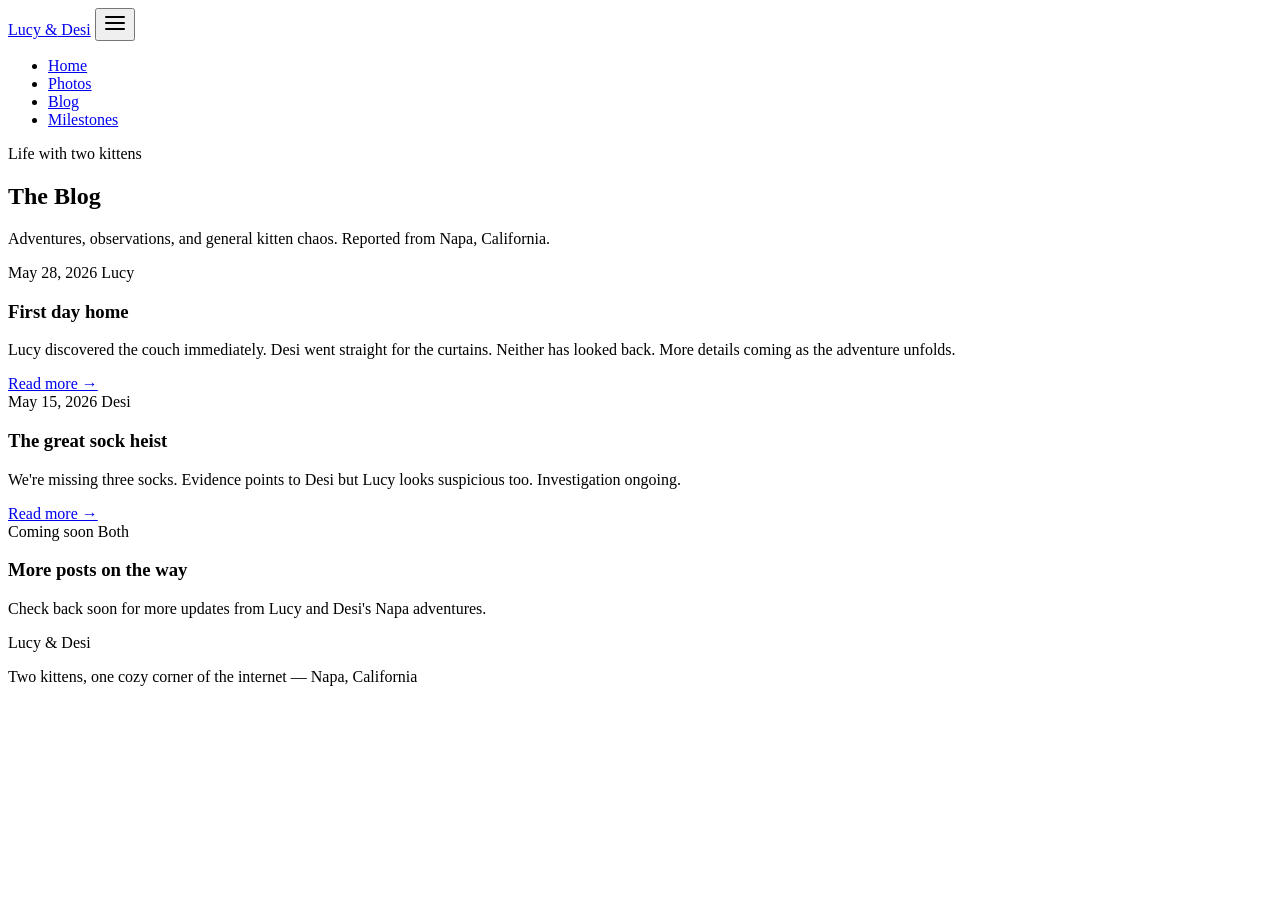
==== blog.html @ ce2c503c "Add files via upload" ====
<!DOCTYPE html>
<html lang="en">
<head>
  <meta charset="UTF-8" />
  <meta name="viewport" content="width=device-width, initial-scale=1.0" />
  <meta name="description" content="Adventures, observations and kitten chaos — the Lucy and Desi blog." />
  <title>Lucy & Desi — Blog</title>
  <link rel="stylesheet" href="css/style.css" />
</head>
<body>

  <nav class="site-nav" role="navigation" aria-label="Main navigation">
    <div class="nav-inner">
      <a href="index.html" class="nav-logo">Lucy <span>&</span> Desi</a>

      <button class="nav-toggle" aria-expanded="false" aria-controls="nav-links" aria-label="Toggle navigation">
        <svg width="24" height="24" viewBox="0 0 24 24" fill="none" stroke="currentColor" stroke-width="2" stroke-linecap="round">
          <line x1="3" y1="6" x2="21" y2="6"/>
          <line x1="3" y1="12" x2="21" y2="12"/>
          <line x1="3" y1="18" x2="21" y2="18"/>
        </svg>
      </button>

      <ul class="nav-links" id="nav-links">
        <li><a href="index.html">Home</a></li>
        <li><a href="gallery.html">Photos</a></li>
        <li><a href="blog.html">Blog</a></li>
        <li><a href="milestones.html">Milestones</a></li>
      </ul>
    </div>
  </nav>

  <main>
    <section class="hero" style="padding-bottom: var(--space-md);">
      <div class="hero-eyebrow">Life with two kittens</div>
      <h1>The Blog</h1>
      <p class="hero-intro">Adventures, observations, and general kitten chaos. Reported from Napa, California.</p>
    </section>

    <section class="section-light">
      <div class="container">
        <div class="blog-list">

          <div class="blog-card fade-in">
            <div class="blog-meta">
              <span>May 28, 2026</span>
              <span class="blog-tag">Lucy</span>
            </div>
            <h3>First day home</h3>
            <p>Lucy discovered the couch immediately. Desi went straight for the curtains. Neither has looked back. More details coming as the adventure unfolds.</p>
            <a href="#" class="read-more">Read more →</a>
          </div>

          <div class="blog-card fade-in">
            <div class="blog-meta">
              <span>May 15, 2026</span>
              <span class="blog-tag" style="background: var(--desi-light); color: var(--desi-dark);">Desi</span>
            </div>
            <h3>The great sock heist</h3>
            <p>We're missing three socks. Evidence points to Desi but Lucy looks suspicious too. Investigation ongoing.</p>
            <a href="#" class="read-more">Read more →</a>
          </div>

          <div class="blog-card fade-in">
            <div class="blog-meta">
              <span>Coming soon</span>
              <span class="blog-tag">Both</span>
            </div>
            <h3>More posts on the way</h3>
            <p>Check back soon for more updates from Lucy and Desi's Napa adventures.</p>
          </div>

        </div>
      </div>
    </section>
  </main>

  <footer class="site-footer">
    <div class="footer-logo">Lucy <span>&</span> Desi</div>
    <p>Two kittens, one cozy corner of the internet &mdash; Napa, California</p>
  </footer>

  <script src="js/main.js"></script>
</body>
</html>
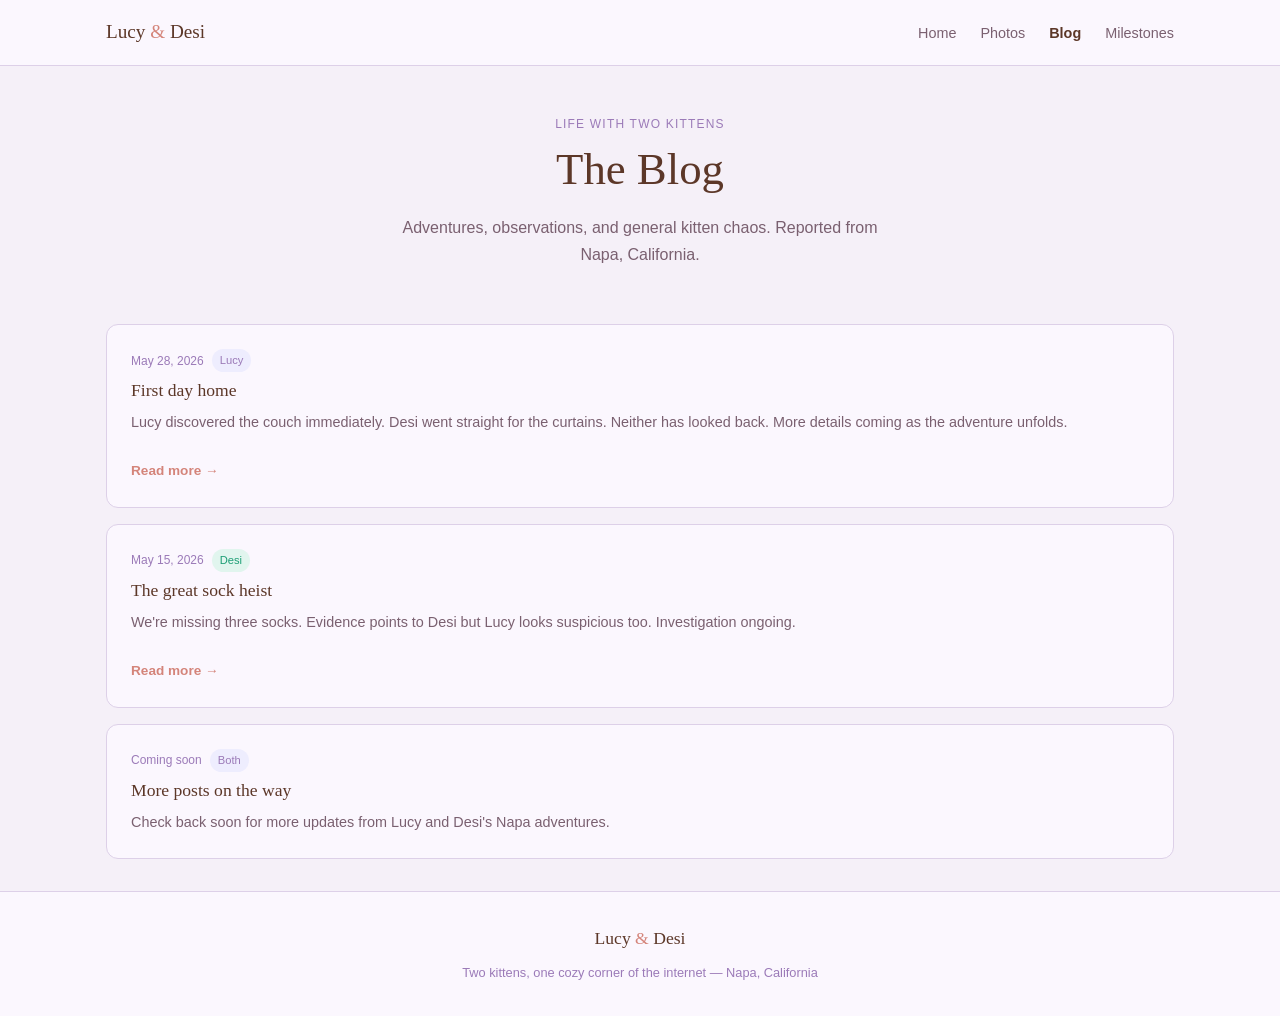
==== commit 27c7c3d0: "Add files via upload" ====
--- a/blog.html
+++ b/blog.html
@@ -5,7 +5,7 @@
   <meta name="viewport" content="width=device-width, initial-scale=1.0" />
   <meta name="description" content="Adventures, observations and kitten chaos — the Lucy and Desi blog." />
   <title>Lucy & Desi — Blog</title>
-  <link rel="stylesheet" href="css/style.css" />
+  <link rel="stylesheet" href="style.css" />
 </head>
 <body>
 
@@ -80,6 +80,6 @@
     <p>Two kittens, one cozy corner of the internet &mdash; Napa, California</p>
   </footer>
 
-  <script src="js/main.js"></script>
+  <script src="main.js"></script>
 </body>
 </html>
--- a/style.css
+++ b/style.css
@@ -0,0 +1,559 @@
+/* =============================================
+   Lucy & Desi — Main Stylesheet
+   Design: Cozy warm, soft pastel, mobile-first
+   ============================================= */
+
+/* --- Google Fonts --- */
+@import url('https://fonts.googleapis.com/css2?family=Lora:ital,wght@0,400;0,500;1,400&family=Nunito:wght@400;500;600&display=swap');
+
+/* --- CSS Variables / Design Tokens --- */
+:root {
+  /* Backgrounds */
+  --bg-page:        #F5F0F8;
+  --bg-card:        #FBF7FE;
+  --bg-nav:         #FBF7FE;
+
+  /* Brand colors */
+  --lucy-light:     #FBEAF0;
+  --lucy-mid:       #F4C0D1;
+  --lucy-dark:      #D4537E;
+
+  --desi-light:     #E1F5EE;
+  --desi-mid:       #5DCAA5;
+  --desi-dark:      #1D9E75;
+
+  --lavender-light: #EEEDFE;
+  --lavender-mid:   #CECBF6;
+  --lavender-dark:  #9B7AB8;
+
+  /* Text */
+  --text-heading:   #5C3728;
+  --text-body:      #7A6070;
+  --text-muted:     #9B7AB8;
+  --text-accent:    #D4847A;
+
+  /* Borders */
+  --border:         #DDD0E8;
+
+  /* Typography */
+  --font-display:   'Lora', Georgia, serif;
+  --font-body:      'Nunito', sans-serif;
+
+  /* Spacing */
+  --space-xs:       0.5rem;
+  --space-sm:       1rem;
+  --space-md:       1.5rem;
+  --space-lg:       2rem;
+  --space-xl:       3rem;
+
+  /* Radius */
+  --radius-sm:      8px;
+  --radius-md:      12px;
+  --radius-lg:      20px;
+
+  /* Max width */
+  --max-width:      1100px;
+}
+
+/* --- Reset & Base --- */
+*, *::before, *::after {
+  box-sizing: border-box;
+  margin: 0;
+  padding: 0;
+}
+
+html {
+  scroll-behavior: smooth;
+}
+
+body {
+  font-family: var(--font-body);
+  background-color: var(--bg-page);
+  color: var(--text-body);
+  font-size: 16px;
+  line-height: 1.7;
+  min-height: 100vh;
+}
+
+img {
+  max-width: 100%;
+  height: auto;
+  display: block;
+}
+
+a {
+  color: inherit;
+  text-decoration: none;
+}
+
+/* --- Typography --- */
+h1, h2, h3, h4 {
+  font-family: var(--font-display);
+  color: var(--text-heading);
+  line-height: 1.25;
+  font-weight: 500;
+}
+
+h1 { font-size: clamp(1.8rem, 5vw, 2.8rem); }
+h2 { font-size: clamp(1.4rem, 3vw, 2rem); }
+h3 { font-size: clamp(1.1rem, 2.5vw, 1.4rem); }
+
+p { margin-bottom: 1rem; }
+p:last-child { margin-bottom: 0; }
+
+.section-label {
+  font-family: var(--font-body);
+  font-size: 0.7rem;
+  letter-spacing: 0.1em;
+  text-transform: uppercase;
+  color: var(--text-muted);
+  margin-bottom: var(--space-sm);
+}
+
+/* --- Layout --- */
+.container {
+  width: 100%;
+  max-width: var(--max-width);
+  margin: 0 auto;
+  padding: 0 var(--space-sm);
+}
+
+section {
+  padding: var(--space-lg) 0;
+}
+
+/* --- Navigation --- */
+.site-nav {
+  background: var(--bg-nav);
+  border-bottom: 1px solid var(--border);
+  position: sticky;
+  top: 0;
+  z-index: 100;
+}
+
+.nav-inner {
+  display: flex;
+  align-items: center;
+  justify-content: space-between;
+  padding: 1rem var(--space-sm);
+  max-width: var(--max-width);
+  margin: 0 auto;
+}
+
+.nav-logo {
+  font-family: var(--font-display);
+  font-size: 1.2rem;
+  font-weight: 500;
+  color: var(--text-heading);
+}
+
+.nav-logo span {
+  color: var(--text-accent);
+}
+
+.nav-links {
+  display: flex;
+  gap: var(--space-md);
+  list-style: none;
+}
+
+.nav-links a {
+  font-size: 0.9rem;
+  color: var(--text-body);
+  transition: color 0.2s ease;
+}
+
+.nav-links a:hover {
+  color: var(--text-heading);
+}
+
+/* Hamburger — hidden on desktop */
+.nav-toggle {
+  display: none;
+  background: none;
+  border: none;
+  cursor: pointer;
+  padding: 4px;
+  color: var(--text-heading);
+}
+
+.nav-toggle svg {
+  display: block;
+}
+
+/* --- Mobile nav --- */
+@media (max-width: 640px) {
+  .nav-toggle {
+    display: block;
+  }
+
+  .nav-links {
+    display: none;
+    flex-direction: column;
+    gap: 0;
+    position: absolute;
+    top: 100%;
+    left: 0;
+    right: 0;
+    background: var(--bg-nav);
+    border-bottom: 1px solid var(--border);
+    padding: var(--space-xs) 0;
+  }
+
+  .nav-links.open {
+    display: flex;
+  }
+
+  .nav-links a {
+    display: block;
+    padding: 0.75rem var(--space-sm);
+    font-size: 1rem;
+    border-bottom: 1px solid var(--border);
+  }
+
+  .nav-links li:last-child a {
+    border-bottom: none;
+  }
+
+  .site-nav {
+    position: relative;
+  }
+}
+
+/* --- Hero section --- */
+.hero {
+  text-align: center;
+  padding: var(--space-xl) var(--space-sm);
+  background: var(--bg-page);
+}
+
+.hero-eyebrow {
+  font-size: 0.75rem;
+  letter-spacing: 0.1em;
+  text-transform: uppercase;
+  color: var(--text-muted);
+  margin-bottom: var(--space-xs);
+}
+
+.hero h1 {
+  margin-bottom: var(--space-sm);
+}
+
+.hero h1 em {
+  font-style: italic;
+  color: var(--text-accent);
+}
+
+.hero-intro {
+  max-width: 480px;
+  margin: 0 auto var(--space-lg);
+  color: var(--text-body);
+}
+
+/* --- Kitten cards --- */
+.kitten-cards {
+  display: flex;
+  gap: var(--space-sm);
+  justify-content: center;
+  flex-wrap: wrap;
+}
+
+.kitten-card {
+  background: var(--bg-card);
+  border: 1px solid var(--border);
+  border-radius: var(--radius-lg);
+  padding: var(--space-md);
+  width: 160px;
+  text-align: center;
+  transition: transform 0.2s ease, box-shadow 0.2s ease;
+}
+
+.kitten-card:hover {
+  transform: translateY(-3px);
+  box-shadow: 0 8px 24px rgba(155, 122, 184, 0.12);
+}
+
+.kitten-avatar {
+  width: 72px;
+  height: 72px;
+  border-radius: 50%;
+  margin: 0 auto var(--space-xs);
+  display: flex;
+  align-items: center;
+  justify-content: center;
+  font-size: 2rem;
+}
+
+.kitten-card h3 {
+  font-size: 1.1rem;
+  margin-bottom: 2px;
+}
+
+.kitten-card p {
+  font-size: 0.8rem;
+  color: var(--text-muted);
+  margin: 0;
+}
+
+/* --- Photo gallery --- */
+.gallery-grid {
+  display: grid;
+  grid-template-columns: repeat(2, 1fr);
+  gap: var(--space-xs);
+}
+
+@media (min-width: 480px) {
+  .gallery-grid {
+    grid-template-columns: repeat(3, 1fr);
+  }
+}
+
+@media (min-width: 768px) {
+  .gallery-grid {
+    grid-template-columns: repeat(4, 1fr);
+  }
+}
+
+.gallery-item {
+  aspect-ratio: 1;
+  border-radius: var(--radius-md);
+  overflow: hidden;
+  background: var(--lucy-light);
+  display: flex;
+  align-items: center;
+  justify-content: center;
+  cursor: pointer;
+  transition: transform 0.2s ease;
+}
+
+.gallery-item:hover {
+  transform: scale(1.02);
+}
+
+.gallery-item img {
+  width: 100%;
+  height: 100%;
+  object-fit: cover;
+}
+
+.gallery-placeholder {
+  width: 100%;
+  height: 100%;
+  display: flex;
+  flex-direction: column;
+  align-items: center;
+  justify-content: center;
+  gap: 6px;
+  color: var(--text-muted);
+  font-size: 0.75rem;
+}
+
+.gallery-placeholder svg {
+  opacity: 0.5;
+}
+
+/* --- Blog posts --- */
+.blog-list {
+  display: flex;
+  flex-direction: column;
+  gap: var(--space-sm);
+}
+
+.blog-card {
+  background: var(--bg-card);
+  border: 1px solid var(--border);
+  border-radius: var(--radius-md);
+  padding: var(--space-md);
+  transition: transform 0.2s ease;
+}
+
+.blog-card:hover {
+  transform: translateY(-2px);
+}
+
+.blog-meta {
+  font-size: 0.75rem;
+  color: var(--text-muted);
+  margin-bottom: var(--space-xs);
+  display: flex;
+  gap: var(--space-xs);
+  align-items: center;
+}
+
+.blog-tag {
+  background: var(--lavender-light);
+  color: var(--lavender-dark);
+  padding: 2px 8px;
+  border-radius: 20px;
+  font-size: 0.7rem;
+}
+
+.blog-card h3 {
+  font-size: 1.1rem;
+  margin-bottom: var(--space-xs);
+}
+
+.blog-card p {
+  font-size: 0.9rem;
+  color: var(--text-body);
+}
+
+.read-more {
+  font-size: 0.85rem;
+  color: var(--text-accent);
+  font-weight: 600;
+  display: inline-flex;
+  align-items: center;
+  gap: 4px;
+  margin-top: var(--space-xs);
+  transition: gap 0.2s ease;
+}
+
+.read-more:hover {
+  gap: 8px;
+}
+
+/* --- Milestones / Timeline --- */
+.timeline {
+  position: relative;
+  padding-left: var(--space-lg);
+}
+
+.timeline::before {
+  content: '';
+  position: absolute;
+  left: 10px;
+  top: 0;
+  bottom: 0;
+  width: 2px;
+  background: var(--border);
+}
+
+.timeline-item {
+  position: relative;
+  margin-bottom: var(--space-md);
+}
+
+.timeline-dot {
+  position: absolute;
+  left: calc(-1 * var(--space-lg) + 4px);
+  top: 6px;
+  width: 14px;
+  height: 14px;
+  border-radius: 50%;
+  background: var(--bg-card);
+  border: 2px solid var(--lavender-mid);
+}
+
+.timeline-date {
+  font-size: 0.75rem;
+  color: var(--text-muted);
+  margin-bottom: 4px;
+}
+
+.timeline-content {
+  background: var(--bg-card);
+  border: 1px solid var(--border);
+  border-radius: var(--radius-md);
+  padding: var(--space-sm) var(--space-md);
+}
+
+.timeline-content h3 {
+  font-size: 1rem;
+  margin-bottom: 4px;
+}
+
+.timeline-content p {
+  font-size: 0.85rem;
+  color: var(--text-body);
+  margin: 0;
+}
+
+/* --- Section backgrounds (alternating) --- */
+.section-light {
+  background: var(--bg-page);
+}
+
+.section-card {
+  background: var(--bg-card);
+  border-top: 1px solid var(--border);
+  border-bottom: 1px solid var(--border);
+}
+
+/* --- Footer --- */
+.site-footer {
+  background: var(--bg-nav);
+  border-top: 1px solid var(--border);
+  padding: var(--space-lg) var(--space-sm);
+  text-align: center;
+}
+
+.footer-logo {
+  font-family: var(--font-display);
+  font-size: 1.1rem;
+  color: var(--text-heading);
+  margin-bottom: var(--space-xs);
+}
+
+.footer-logo span {
+  color: var(--text-accent);
+}
+
+.site-footer p {
+  font-size: 0.8rem;
+  color: var(--text-muted);
+}
+
+/* --- Buttons --- */
+.btn {
+  display: inline-block;
+  padding: 0.6rem 1.4rem;
+  border-radius: 50px;
+  font-family: var(--font-body);
+  font-size: 0.9rem;
+  font-weight: 600;
+  cursor: pointer;
+  transition: transform 0.2s ease, opacity 0.2s ease;
+  border: none;
+}
+
+.btn:hover {
+  transform: translateY(-1px);
+  opacity: 0.9;
+}
+
+.btn-primary {
+  background: var(--text-accent);
+  color: white;
+}
+
+.btn-outline {
+  background: transparent;
+  border: 1.5px solid var(--border);
+  color: var(--text-body);
+}
+
+/* --- Utility --- */
+.text-center { text-align: center; }
+.mt-sm { margin-top: var(--space-sm); }
+.mt-md { margin-top: var(--space-md); }
+.mb-sm { margin-bottom: var(--space-sm); }
+.mb-md { margin-bottom: var(--space-md); }
+
+/* --- Fade-in animation (scroll-triggered via JS) --- */
+.fade-in {
+  opacity: 0;
+  transform: translateY(16px);
+  transition: opacity 0.5s ease, transform 0.5s ease;
+}
+
+.fade-in.visible {
+  opacity: 1;
+  transform: translateY(0);
+}
+
+/* --- Active nav link --- */
+.nav-links a.active {
+  color: var(--text-heading);
+  font-weight: 600;
+}
